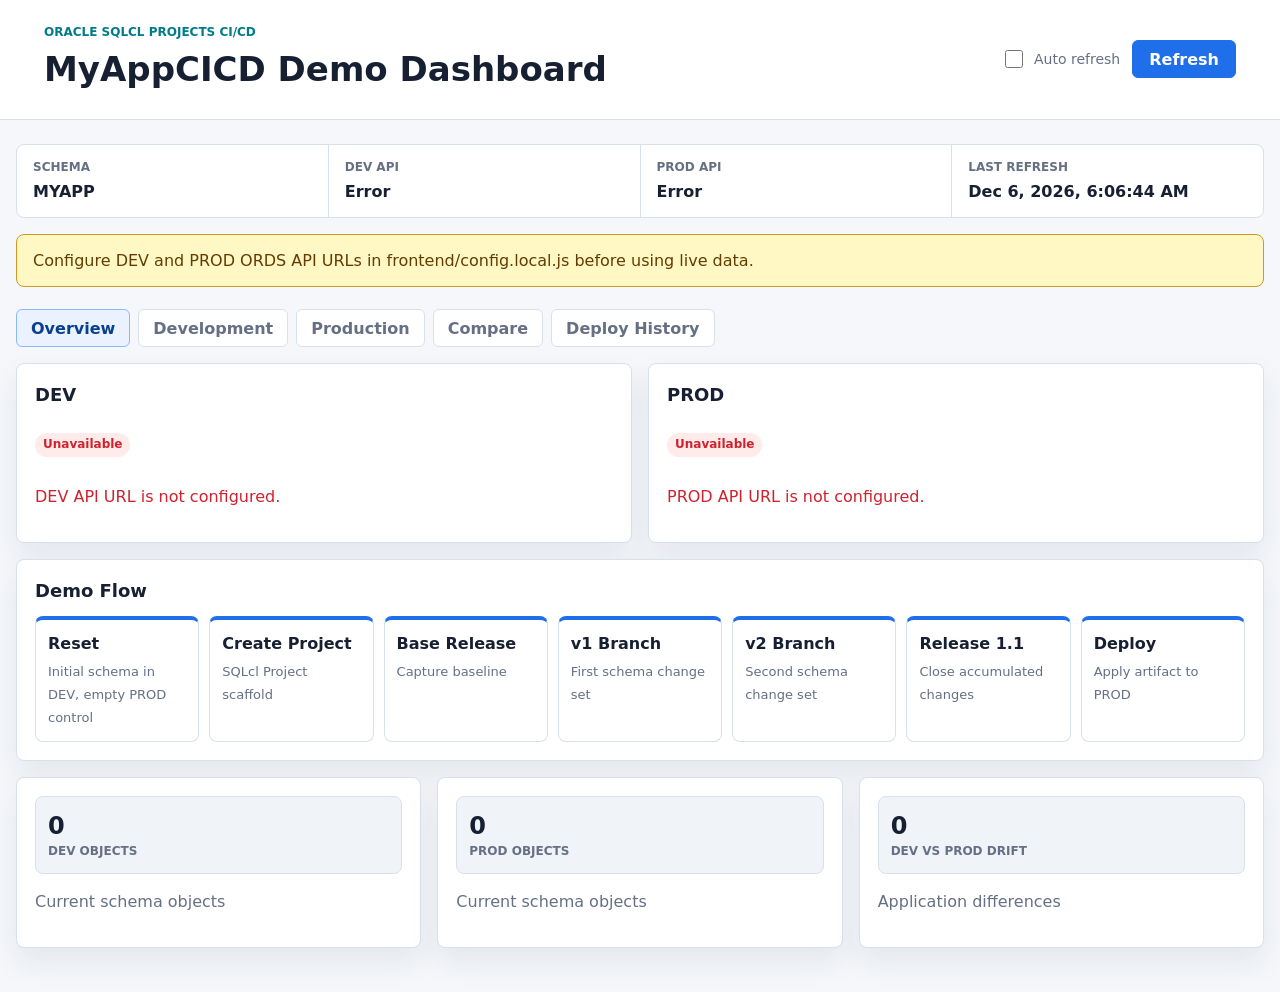
==== frontend/index.html @ 19ea1e0b "feat: add ORDS demo dashboard" ====
<!doctype html>
<html lang="en">
<head>
  <meta charset="utf-8">
  <meta name="viewport" content="width=device-width, initial-scale=1">
  <title>MyAppCICD Demo Dashboard</title>
  <link rel="stylesheet" href="assets/demo-dashboard.css">
</head>
<body>
  <header class="app-header">
    <div>
      <p class="eyebrow">Oracle SQLcl Projects CI/CD</p>
      <h1 id="dashboard-title">MyAppCICD Demo Dashboard</h1>
    </div>
    <div class="header-actions">
      <label class="switch">
        <input id="auto-refresh-toggle" type="checkbox">
        <span>Auto refresh</span>
      </label>
      <button id="refresh-button" type="button">Refresh</button>
    </div>
  </header>

  <main class="dashboard-shell">
    <section class="status-strip" aria-label="Dashboard status">
      <div>
        <span class="label">Schema</span>
        <strong id="schema-name">MYAPP</strong>
      </div>
      <div>
        <span class="label">DEV API</span>
        <strong id="dev-api-status">Not loaded</strong>
      </div>
      <div>
        <span class="label">PROD API</span>
        <strong id="prod-api-status">Not loaded</strong>
      </div>
      <div>
        <span class="label">Last refresh</span>
        <strong id="last-refresh">Never</strong>
      </div>
    </section>

    <section id="config-warning" class="notice hidden" aria-live="polite"></section>

    <nav class="tabs" aria-label="Dashboard views">
      <button class="tab is-active" type="button" data-tab="overview">Overview</button>
      <button class="tab" type="button" data-tab="development">Development</button>
      <button class="tab" type="button" data-tab="production">Production</button>
      <button class="tab" type="button" data-tab="compare">Compare</button>
      <button class="tab" type="button" data-tab="history">Deploy History</button>
    </nav>

    <section id="tab-overview" class="tab-panel is-active"></section>
    <section id="tab-development" class="tab-panel"></section>
    <section id="tab-production" class="tab-panel"></section>
    <section id="tab-compare" class="tab-panel"></section>
    <section id="tab-history" class="tab-panel"></section>
  </main>

  <script src="config.example.js"></script>
  <script src="config.local.js"></script>
  <script src="assets/demo-dashboard.js"></script>
</body>
</html>
---- frontend/assets/demo-dashboard.css ----
:root {
  color-scheme: light;
  --bg: #f5f7fb;
  --panel: #ffffff;
  --panel-muted: #f0f4f8;
  --text: #172033;
  --muted: #657085;
  --line: #d8e0ea;
  --blue: #1f6feb;
  --green: #1a7f37;
  --red: #cf222e;
  --amber: #9a6700;
  --teal: #007c89;
  --shadow: 0 14px 30px rgba(23, 32, 51, 0.08);
}

* {
  box-sizing: border-box;
}

body {
  margin: 0;
  min-width: 320px;
  background: var(--bg);
  color: var(--text);
  font-family: Inter, ui-sans-serif, system-ui, -apple-system, BlinkMacSystemFont, "Segoe UI", sans-serif;
  line-height: 1.45;
}

button,
input {
  font: inherit;
}

.app-header {
  display: flex;
  align-items: center;
  justify-content: space-between;
  gap: 24px;
  padding: 24px clamp(18px, 4vw, 44px);
  border-bottom: 1px solid var(--line);
  background: #ffffff;
}

.eyebrow {
  margin: 0 0 4px;
  color: var(--teal);
  font-size: 12px;
  font-weight: 700;
  letter-spacing: 0;
  text-transform: uppercase;
}

h1 {
  margin: 0;
  font-size: clamp(24px, 3vw, 34px);
  letter-spacing: 0;
}

.header-actions {
  display: flex;
  align-items: center;
  gap: 12px;
  flex-wrap: wrap;
}

button {
  min-height: 38px;
  border: 1px solid var(--line);
  border-radius: 6px;
  background: #ffffff;
  color: var(--text);
  cursor: pointer;
}

button:hover {
  border-color: #9eb3ce;
}

#refresh-button {
  padding: 0 16px;
  background: var(--blue);
  border-color: var(--blue);
  color: #ffffff;
  font-weight: 700;
}

.switch {
  display: inline-flex;
  align-items: center;
  gap: 8px;
  min-height: 38px;
  color: var(--muted);
  font-size: 14px;
}

.switch input {
  width: 18px;
  height: 18px;
  accent-color: var(--blue);
}

.dashboard-shell {
  width: min(1440px, calc(100% - 32px));
  margin: 24px auto 44px;
}

.status-strip {
  display: grid;
  grid-template-columns: repeat(4, minmax(0, 1fr));
  gap: 1px;
  overflow: hidden;
  border: 1px solid var(--line);
  border-radius: 8px;
  background: var(--line);
}

.status-strip > div {
  min-width: 0;
  padding: 14px 16px;
  background: #ffffff;
}

.label {
  display: block;
  margin-bottom: 4px;
  color: var(--muted);
  font-size: 12px;
  font-weight: 700;
  text-transform: uppercase;
}

.status-strip strong {
  display: block;
  overflow: hidden;
  text-overflow: ellipsis;
  white-space: nowrap;
}

.notice {
  margin-top: 16px;
  padding: 14px 16px;
  border: 1px solid #d29922;
  border-radius: 8px;
  background: #fff8c5;
  color: #633c01;
}

.hidden {
  display: none !important;
}

.tabs {
  display: flex;
  gap: 8px;
  margin: 22px 0 16px;
  overflow-x: auto;
}

.tab {
  flex: 0 0 auto;
  padding: 0 14px;
  color: var(--muted);
  font-weight: 700;
}

.tab.is-active {
  background: #eaf2ff;
  border-color: #8bb8ff;
  color: #0a3f8f;
}

.tab-panel {
  display: none;
}

.tab-panel.is-active {
  display: block;
}

.grid {
  display: grid;
  gap: 16px;
}

.grid.two {
  grid-template-columns: repeat(2, minmax(0, 1fr));
}

.grid.three {
  grid-template-columns: repeat(3, minmax(0, 1fr));
}

.panel {
  min-width: 0;
  padding: 18px;
  border: 1px solid var(--line);
  border-radius: 8px;
  background: var(--panel);
  box-shadow: var(--shadow);
}

.panel h2,
.panel h3 {
  margin: 0 0 12px;
  letter-spacing: 0;
}

.panel h2 {
  font-size: 18px;
}

.panel h3 {
  font-size: 15px;
}

.metric-row {
  display: grid;
  grid-template-columns: repeat(4, minmax(0, 1fr));
  gap: 12px;
}

.metric {
  min-width: 0;
  padding: 12px;
  border: 1px solid var(--line);
  border-radius: 8px;
  background: var(--panel-muted);
}

.metric strong {
  display: block;
  font-size: 24px;
  letter-spacing: 0;
}

.metric span {
  display: block;
  color: var(--muted);
  font-size: 12px;
  font-weight: 700;
  text-transform: uppercase;
}

.badge {
  display: inline-flex;
  align-items: center;
  min-height: 24px;
  padding: 2px 8px;
  border-radius: 999px;
  background: #eef2f7;
  color: var(--muted);
  font-size: 12px;
  font-weight: 700;
}

.badge.ok {
  background: #dafbe1;
  color: var(--green);
}

.badge.warn {
  background: #fff1bf;
  color: var(--amber);
}

.badge.bad {
  background: #ffebe9;
  color: var(--red);
}

.badge.info {
  background: #ddf4ff;
  color: #0969da;
}

.table-wrap {
  width: 100%;
  overflow: auto;
  border: 1px solid var(--line);
  border-radius: 8px;
}

table {
  width: 100%;
  min-width: 720px;
  border-collapse: collapse;
  background: #ffffff;
}

th,
td {
  padding: 10px 12px;
  border-bottom: 1px solid var(--line);
  text-align: left;
  vertical-align: top;
}

th {
  background: #f0f4f8;
  color: var(--muted);
  font-size: 12px;
  font-weight: 800;
  text-transform: uppercase;
}

tr:last-child td {
  border-bottom: 0;
}

.muted {
  color: var(--muted);
}

.stack {
  display: grid;
  gap: 16px;
}

.timeline {
  display: grid;
  grid-template-columns: repeat(7, minmax(120px, 1fr));
  gap: 10px;
}

.timeline-step {
  min-height: 84px;
  padding: 12px;
  border: 1px solid var(--line);
  border-top: 4px solid var(--blue);
  border-radius: 8px;
  background: #ffffff;
}

.timeline-step strong {
  display: block;
  margin-bottom: 4px;
}

.timeline-step span {
  color: var(--muted);
  font-size: 13px;
}

.empty-state {
  padding: 22px;
  border: 1px dashed #9eb3ce;
  border-radius: 8px;
  background: #ffffff;
  color: var(--muted);
}

.error {
  color: var(--red);
}

@media (max-width: 980px) {
  .app-header {
    align-items: flex-start;
    flex-direction: column;
  }

  .status-strip,
  .grid.two,
  .grid.three,
  .metric-row {
    grid-template-columns: repeat(2, minmax(0, 1fr));
  }

  .timeline {
    grid-template-columns: repeat(2, minmax(0, 1fr));
  }
}

@media (max-width: 640px) {
  .dashboard-shell {
    width: min(100% - 20px, 1440px);
    margin-top: 16px;
  }

  .status-strip,
  .grid.two,
  .grid.three,
  .metric-row,
  .timeline {
    grid-template-columns: 1fr;
  }

  h1 {
    font-size: 24px;
  }
}
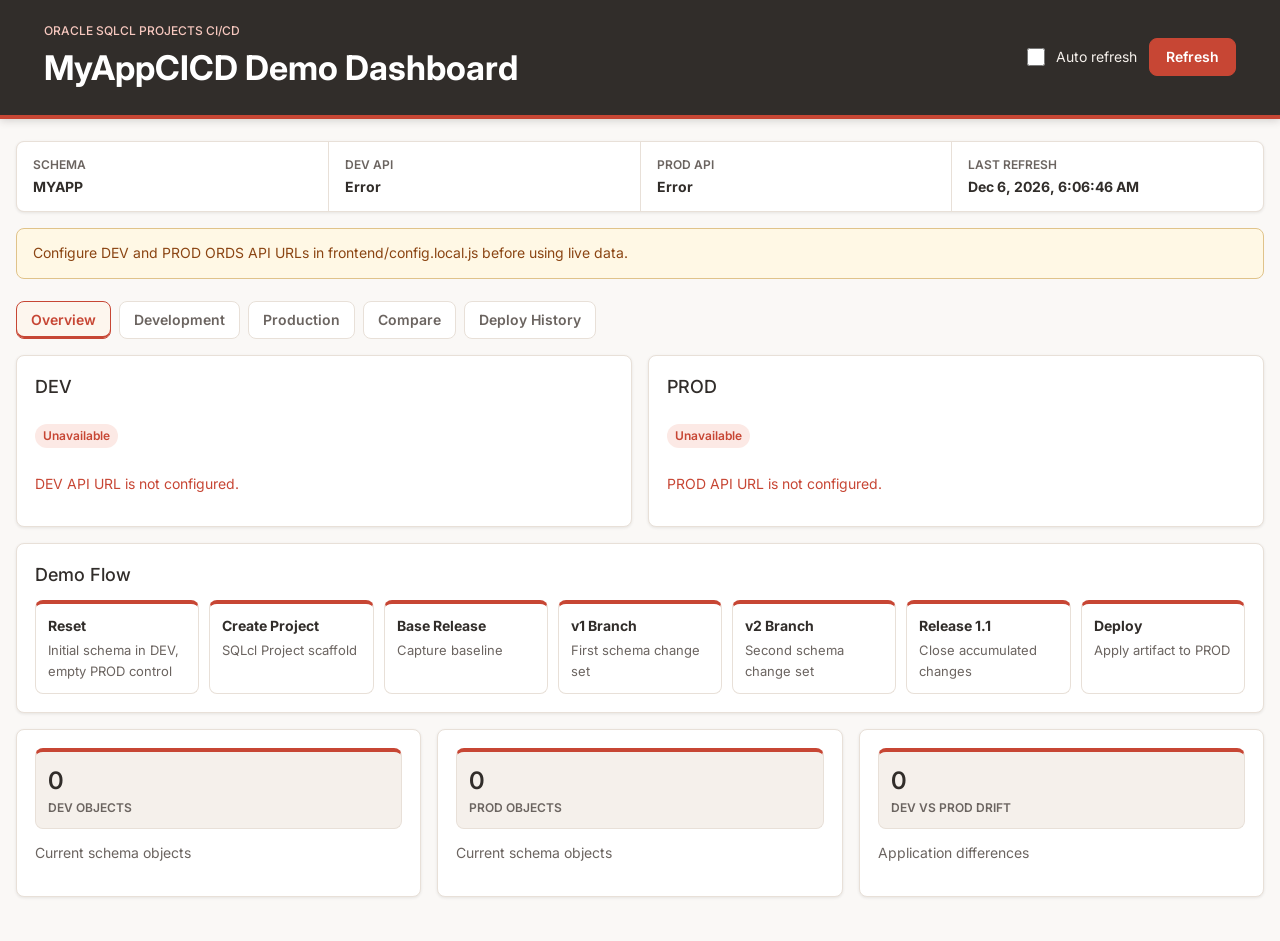
==== commit d336febb: "style: apply Redwood dashboard theme" ====
--- a/frontend/index.html
+++ b/frontend/index.html
@@ -4,6 +4,9 @@
   <meta charset="utf-8">
   <meta name="viewport" content="width=device-width, initial-scale=1">
   <title>MyAppCICD Demo Dashboard</title>
+  <link rel="preconnect" href="https://fonts.googleapis.com">
+  <link rel="preconnect" href="https://fonts.gstatic.com" crossorigin>
+  <link href="https://fonts.googleapis.com/css2?family=Inter:wght@400;500;600;700&family=JetBrains+Mono:wght@400;500&display=swap" rel="stylesheet">
   <link rel="stylesheet" href="assets/demo-dashboard.css">
 </head>
 <body>
--- a/frontend/assets/demo-dashboard.css
+++ b/frontend/assets/demo-dashboard.css
@@ -1,17 +1,37 @@
 :root {
   color-scheme: light;
-  --bg: #f5f7fb;
-  --panel: #ffffff;
-  --panel-muted: #f0f4f8;
-  --text: #172033;
-  --muted: #657085;
-  --line: #d8e0ea;
-  --blue: #1f6feb;
-  --green: #1a7f37;
-  --red: #cf222e;
-  --amber: #9a6700;
-  --teal: #007c89;
-  --shadow: 0 14px 30px rgba(23, 32, 51, 0.08);
+  --bg-page: #faf8f6;
+  --bg-card: #ffffff;
+  --bg-header: #312d2a;
+  --bg-nav: #ffffff;
+  --bg-code: #1e2330;
+  --text-primary: #312d2a;
+  --text-secondary: #6b6460;
+  --text-muted: #a09890;
+  --accent: #c74634;
+  --accent-teal: #007b6e;
+  --accent-blue: #0062a3;
+  --border: #e8e0d8;
+  --border-strong: #d0c8c0;
+  --kpi-border: #c74634;
+  --redwood-sand: #f5f0eb;
+  --redwood-clay: #8b4513;
+  --redwood-warm: #fdf6ee;
+  --font-ui: Inter, "Helvetica Neue", Arial, sans-serif;
+  --font-mono: "JetBrains Mono", "Fira Code", monospace;
+  --radius: 8px;
+  --shadow: 0 1px 3px rgba(49, 45, 42, 0.1);
+  --bg: var(--bg-page);
+  --panel: var(--bg-card);
+  --panel-muted: var(--redwood-sand);
+  --text: var(--text-primary);
+  --muted: var(--text-secondary);
+  --line: var(--border);
+  --blue: var(--accent-blue);
+  --green: #1e7c52;
+  --red: var(--accent);
+  --amber: #d97706;
+  --teal: var(--accent-teal);
 }
 
 * {
@@ -23,7 +43,8 @@
   min-width: 320px;
   background: var(--bg);
   color: var(--text);
-  font-family: Inter, ui-sans-serif, system-ui, -apple-system, BlinkMacSystemFont, "Segoe UI", sans-serif;
+  font-family: var(--font-ui);
+  font-size: 14px;
   line-height: 1.45;
 }
 
@@ -37,16 +58,18 @@
   align-items: center;
   justify-content: space-between;
   gap: 24px;
-  padding: 24px clamp(18px, 4vw, 44px);
-  border-bottom: 1px solid var(--line);
-  background: #ffffff;
+  padding: 22px clamp(18px, 4vw, 44px);
+  border-bottom: 4px solid var(--accent);
+  background: var(--bg-header);
+  color: #ffffff;
+  box-shadow: 0 2px 8px rgba(49, 45, 42, 0.18);
 }
 
 .eyebrow {
   margin: 0 0 4px;
-  color: var(--teal);
+  color: #f7c8bf;
   font-size: 12px;
-  font-weight: 700;
+  font-weight: 500;
   letter-spacing: 0;
   text-transform: uppercase;
 }
@@ -67,22 +90,28 @@
 button {
   min-height: 38px;
   border: 1px solid var(--line);
-  border-radius: 6px;
+  border-radius: var(--radius);
   background: #ffffff;
   color: var(--text);
   cursor: pointer;
 }
 
 button:hover {
-  border-color: #9eb3ce;
+  border-color: var(--border-strong);
+  box-shadow: var(--shadow);
 }
 
 #refresh-button {
   padding: 0 16px;
-  background: var(--blue);
-  border-color: var(--blue);
+  background: var(--accent);
+  border-color: var(--accent);
   color: #ffffff;
-  font-weight: 700;
+  font-weight: 600;
+}
+
+#refresh-button:hover {
+  background: #a63a2a;
+  border-color: #a63a2a;
 }
 
 .switch {
@@ -90,19 +119,19 @@
   align-items: center;
   gap: 8px;
   min-height: 38px;
-  color: var(--muted);
+  color: #f5f0eb;
   font-size: 14px;
 }
 
 .switch input {
   width: 18px;
   height: 18px;
-  accent-color: var(--blue);
+  accent-color: var(--accent);
 }
 
 .dashboard-shell {
   width: min(1440px, calc(100% - 32px));
-  margin: 24px auto 44px;
+  margin: 22px auto 44px;
 }
 
 .status-strip {
@@ -111,22 +140,23 @@
   gap: 1px;
   overflow: hidden;
   border: 1px solid var(--line);
-  border-radius: 8px;
+  border-radius: var(--radius);
   background: var(--line);
+  box-shadow: var(--shadow);
 }
 
 .status-strip > div {
   min-width: 0;
   padding: 14px 16px;
-  background: #ffffff;
+  background: var(--bg-card);
 }
 
 .label {
   display: block;
   margin-bottom: 4px;
-  color: var(--muted);
+  color: var(--text-secondary);
   font-size: 12px;
-  font-weight: 700;
+  font-weight: 600;
   text-transform: uppercase;
 }
 
@@ -140,10 +170,10 @@
 .notice {
   margin-top: 16px;
   padding: 14px 16px;
-  border: 1px solid #d29922;
-  border-radius: 8px;
-  background: #fff8c5;
-  color: #633c01;
+  border: 1px solid #e0c38a;
+  border-radius: var(--radius);
+  background: #fff8e5;
+  color: var(--redwood-clay);
 }
 
 .hidden {
@@ -161,13 +191,15 @@
   flex: 0 0 auto;
   padding: 0 14px;
   color: var(--muted);
-  font-weight: 700;
+  font-weight: 600;
+  background: var(--bg-nav);
 }
 
 .tab.is-active {
-  background: #eaf2ff;
-  border-color: #8bb8ff;
-  color: #0a3f8f;
+  background: var(--redwood-warm);
+  border-color: var(--accent);
+  color: var(--accent);
+  box-shadow: inset 0 -2px 0 var(--accent);
 }
 
 .tab-panel {
@@ -195,7 +227,7 @@
   min-width: 0;
   padding: 18px;
   border: 1px solid var(--line);
-  border-radius: 8px;
+  border-radius: var(--radius);
   background: var(--panel);
   box-shadow: var(--shadow);
 }
@@ -203,6 +235,8 @@
 .panel h2,
 .panel h3 {
   margin: 0 0 12px;
+  color: var(--text-primary);
+  font-weight: 500;
   letter-spacing: 0;
 }
 
@@ -224,13 +258,16 @@
   min-width: 0;
   padding: 12px;
   border: 1px solid var(--line);
-  border-radius: 8px;
+  border-top: 4px solid var(--kpi-border);
+  border-radius: var(--radius);
   background: var(--panel-muted);
 }
 
 .metric strong {
   display: block;
   font-size: 24px;
+  color: var(--text-primary);
+  font-weight: 600;
   letter-spacing: 0;
 }
 
@@ -238,7 +275,7 @@
   display: block;
   color: var(--muted);
   font-size: 12px;
-  font-weight: 700;
+  font-weight: 600;
   text-transform: uppercase;
 }
 
@@ -248,44 +285,44 @@
   min-height: 24px;
   padding: 2px 8px;
   border-radius: 999px;
-  background: #eef2f7;
+  background: var(--redwood-sand);
   color: var(--muted);
   font-size: 12px;
-  font-weight: 700;
+  font-weight: 600;
 }
 
 .badge.ok {
-  background: #dafbe1;
+  background: #e4f4ed;
   color: var(--green);
 }
 
 .badge.warn {
-  background: #fff1bf;
+  background: #fff3d9;
   color: var(--amber);
 }
 
 .badge.bad {
-  background: #ffebe9;
+  background: #fce9e5;
   color: var(--red);
 }
 
 .badge.info {
-  background: #ddf4ff;
-  color: #0969da;
+  background: #e8f2f8;
+  color: var(--accent-blue);
 }
 
 .table-wrap {
   width: 100%;
   overflow: auto;
   border: 1px solid var(--line);
-  border-radius: 8px;
+  border-radius: var(--radius);
 }
 
 table {
   width: 100%;
   min-width: 720px;
   border-collapse: collapse;
-  background: #ffffff;
+  background: var(--bg-card);
 }
 
 th,
@@ -297,10 +334,10 @@
 }
 
 th {
-  background: #f0f4f8;
+  background: var(--redwood-warm);
   color: var(--muted);
   font-size: 12px;
-  font-weight: 800;
+  font-weight: 600;
   text-transform: uppercase;
 }
 
@@ -327,9 +364,9 @@
   min-height: 84px;
   padding: 12px;
   border: 1px solid var(--line);
-  border-top: 4px solid var(--blue);
-  border-radius: 8px;
-  background: #ffffff;
+  border-top: 4px solid var(--accent);
+  border-radius: var(--radius);
+  background: var(--bg-card);
 }
 
 .timeline-step strong {
@@ -344,9 +381,9 @@
 
 .empty-state {
   padding: 22px;
-  border: 1px dashed #9eb3ce;
-  border-radius: 8px;
-  background: #ffffff;
+  border: 1px dashed var(--border-strong);
+  border-radius: var(--radius);
+  background: var(--redwood-warm);
   color: var(--muted);
 }
 
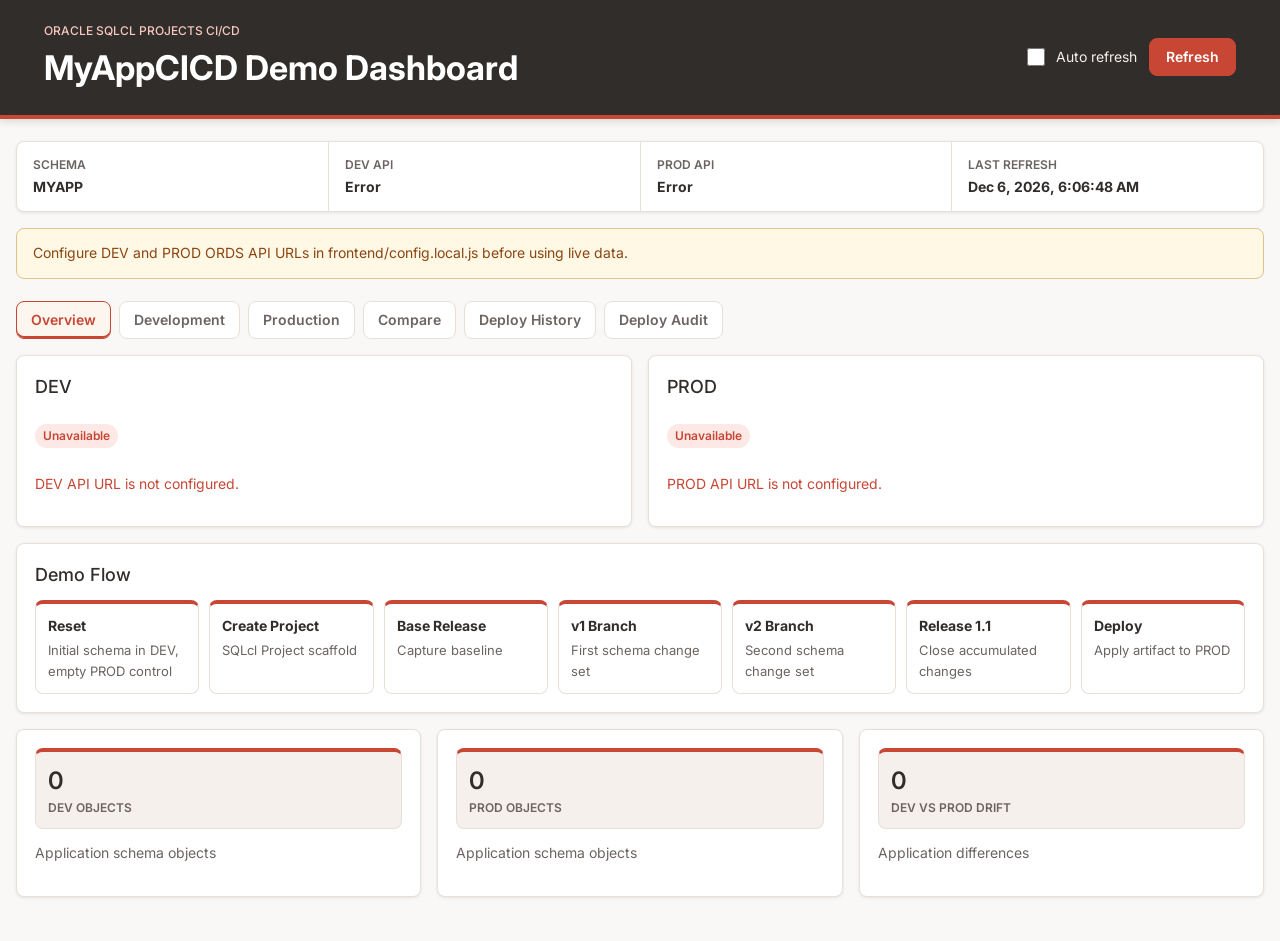
==== commit 1e1c0854: "feat: add production deploy audit tab" ====
--- a/frontend/index.html
+++ b/frontend/index.html
@@ -52,6 +52,7 @@
       <button class="tab" type="button" data-tab="production">Production</button>
       <button class="tab" type="button" data-tab="compare">Compare</button>
       <button class="tab" type="button" data-tab="history">Deploy History</button>
+      <button class="tab" type="button" data-tab="audit">Deploy Audit</button>
     </nav>
 
     <section id="tab-overview" class="tab-panel is-active"></section>
@@ -59,6 +60,7 @@
     <section id="tab-production" class="tab-panel"></section>
     <section id="tab-compare" class="tab-panel"></section>
     <section id="tab-history" class="tab-panel"></section>
+    <section id="tab-audit" class="tab-panel"></section>
   </main>
 
   <script src="config.example.js"></script>
--- a/frontend/assets/demo-dashboard.css
+++ b/frontend/assets/demo-dashboard.css
@@ -49,7 +49,8 @@
 }
 
 button,
-input {
+input,
+select {
   font: inherit;
 }
 
@@ -101,6 +102,21 @@
   box-shadow: var(--shadow);
 }
 
+select {
+  min-height: 38px;
+  max-width: 100%;
+  padding: 0 34px 0 12px;
+  border: 1px solid var(--line);
+  border-radius: var(--radius);
+  background: var(--bg-card);
+  color: var(--text);
+}
+
+select:focus {
+  outline: 2px solid rgba(199, 70, 52, 0.18);
+  border-color: var(--accent);
+}
+
 #refresh-button {
   padding: 0 16px;
   background: var(--accent);
@@ -248,6 +264,60 @@
   font-size: 15px;
 }
 
+.panel-heading {
+  display: flex;
+  align-items: flex-start;
+  justify-content: space-between;
+  gap: 16px;
+  margin-bottom: 12px;
+}
+
+.panel-heading h2 {
+  margin-bottom: 0;
+}
+
+.filter-control {
+  display: grid;
+  gap: 4px;
+  min-width: min(260px, 100%);
+}
+
+.filter-control span {
+  color: var(--text-secondary);
+  font-size: 12px;
+  font-weight: 600;
+  text-transform: uppercase;
+}
+
+.selection-summary {
+  display: flex;
+  align-items: center;
+  flex-wrap: wrap;
+  gap: 8px;
+  margin-bottom: 12px;
+  padding: 10px 12px;
+  border: 1px solid var(--line);
+  border-radius: var(--radius);
+  background: var(--redwood-warm);
+}
+
+.selection-summary strong {
+  margin-right: 6px;
+  font-weight: 600;
+}
+
+.selection-summary span {
+  display: inline-flex;
+  align-items: center;
+  min-height: 22px;
+  padding: 2px 8px;
+  border-radius: 999px;
+  background: var(--redwood-sand);
+  color: var(--text-secondary);
+  font-size: 12px;
+  font-weight: 600;
+}
+
 .metric-row {
   display: grid;
   grid-template-columns: repeat(4, minmax(0, 1fr));
@@ -345,6 +415,25 @@
   border-bottom: 0;
 }
 
+tr.is-selected td {
+  background: var(--redwood-warm);
+}
+
+.table-action {
+  min-height: 28px;
+  padding: 0;
+  border: 0;
+  background: transparent;
+  color: var(--accent-blue);
+  font-weight: 600;
+  text-align: left;
+}
+
+.table-action:hover {
+  color: var(--accent);
+  box-shadow: none;
+}
+
 .muted {
   color: var(--muted);
 }
@@ -394,6 +483,10 @@
 @media (max-width: 980px) {
   .app-header {
     align-items: flex-start;
+    flex-direction: column;
+  }
+
+  .panel-heading {
     flex-direction: column;
   }
 
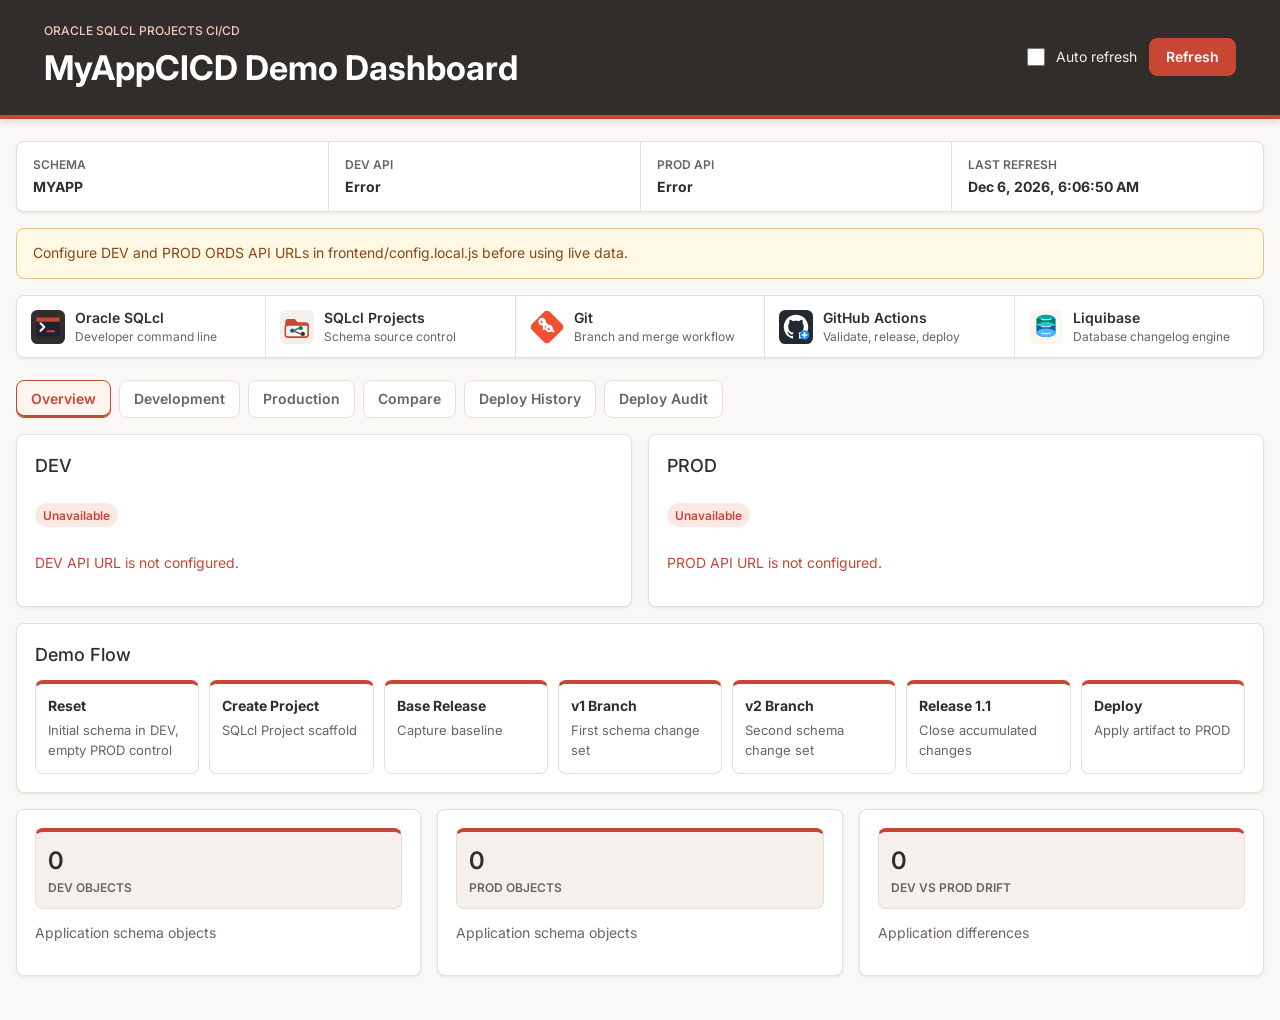
==== commit 4da3b2d2: "style: add dashboard technology logos" ====
--- a/frontend/index.html
+++ b/frontend/index.html
@@ -46,6 +46,44 @@
 
     <section id="config-warning" class="notice hidden" aria-live="polite"></section>
 
+    <section class="tech-strip" aria-label="Demo technology stack">
+      <div class="tech-item">
+        <img src="assets/logos/sqlcl.svg" alt="" aria-hidden="true">
+        <div>
+          <strong>Oracle SQLcl</strong>
+          <span>Developer command line</span>
+        </div>
+      </div>
+      <div class="tech-item">
+        <img src="assets/logos/sqlcl-projects.svg" alt="" aria-hidden="true">
+        <div>
+          <strong>SQLcl Projects</strong>
+          <span>Schema source control</span>
+        </div>
+      </div>
+      <div class="tech-item">
+        <img src="assets/logos/git.svg" alt="" aria-hidden="true">
+        <div>
+          <strong>Git</strong>
+          <span>Branch and merge workflow</span>
+        </div>
+      </div>
+      <div class="tech-item">
+        <img src="assets/logos/github-actions.svg" alt="" aria-hidden="true">
+        <div>
+          <strong>GitHub Actions</strong>
+          <span>Validate, release, deploy</span>
+        </div>
+      </div>
+      <div class="tech-item">
+        <img src="assets/logos/liquibase.svg" alt="" aria-hidden="true">
+        <div>
+          <strong>Liquibase</strong>
+          <span>Database changelog engine</span>
+        </div>
+      </div>
+    </section>
+
     <nav class="tabs" aria-label="Dashboard views">
       <button class="tab is-active" type="button" data-tab="overview">Overview</button>
       <button class="tab" type="button" data-tab="development">Development</button>
--- a/frontend/assets/demo-dashboard.css
+++ b/frontend/assets/demo-dashboard.css
@@ -196,6 +196,52 @@
   display: none !important;
 }
 
+.tech-strip {
+  display: grid;
+  grid-template-columns: repeat(5, minmax(0, 1fr));
+  gap: 1px;
+  margin-top: 16px;
+  overflow: hidden;
+  border: 1px solid var(--line);
+  border-radius: var(--radius);
+  background: var(--line);
+  box-shadow: var(--shadow);
+}
+
+.tech-item {
+  display: flex;
+  align-items: center;
+  gap: 10px;
+  min-width: 0;
+  padding: 12px 14px;
+  background: var(--bg-card);
+}
+
+.tech-item img {
+  width: 34px;
+  height: 34px;
+  flex: 0 0 auto;
+}
+
+.tech-item strong,
+.tech-item span {
+  display: block;
+  overflow: hidden;
+  text-overflow: ellipsis;
+  white-space: nowrap;
+}
+
+.tech-item strong {
+  color: var(--text-primary);
+  font-size: 14px;
+  font-weight: 600;
+}
+
+.tech-item span {
+  color: var(--text-secondary);
+  font-size: 12px;
+}
+
 .tabs {
   display: flex;
   gap: 8px;
@@ -491,6 +537,7 @@
   }
 
   .status-strip,
+  .tech-strip,
   .grid.two,
   .grid.three,
   .metric-row {
@@ -509,6 +556,7 @@
   }
 
   .status-strip,
+  .tech-strip,
   .grid.two,
   .grid.three,
   .metric-row,
